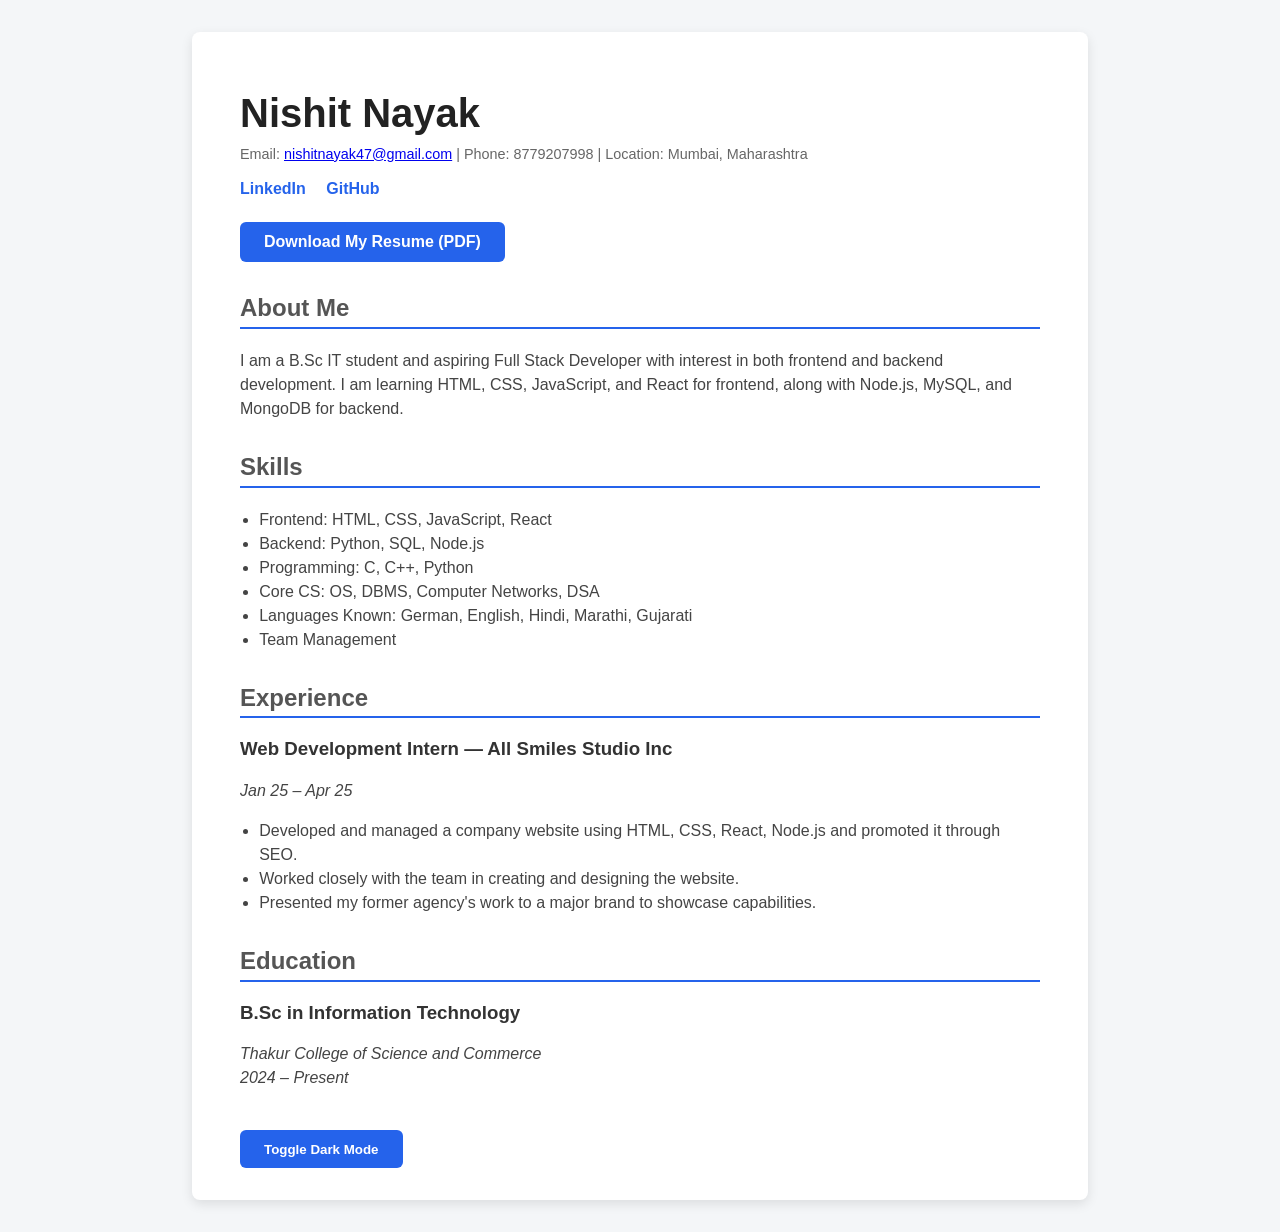
==== index.html @ d82d5296 "yea" ====
<!DOCTYPE html>
<html lang="en">
<head>
  <meta charset="UTF-8" />
  <meta name="viewport" content="width=device-width, initial-scale=1" />
  <title>Nishit Nayak - Resume</title>
  <link rel="stylesheet" href="style.css" />
</head>
<body>
  <div class="container">
    <h1>Nishit Nayak</h1>
    <p class="contact-info">
      Email: <a href="mailto:nishitnayak47@gmail.com">nishitnayak47@gmail.com</a> |
      Phone: 8779207998 | Location: Mumbai, Maharashtra
    </p>

    <div class="social-links">
      <a href="https://www.linkedin.com/in/nishit-nayak-870640302/" target="_blank">LinkedIn</a>
      <a href="https://github.com/Nishitnayak4" target="_blank">GitHub</a>
    </div>

    <a href="resume.pdf" class="button" target="_blank" download>Download My Resume (PDF)</a>

    <h2>About Me</h2>
    <p>
      I am a B.Sc IT student and aspiring Full Stack Developer with interest in both
      frontend and backend development. I am learning HTML, CSS, JavaScript, and React
      for frontend, along with Node.js, MySQL, and MongoDB for backend.
    </p>

    <h2>Skills</h2>
    <ul>
      <li>Frontend: HTML, CSS, JavaScript, React</li>
      <li>Backend: Python, SQL, Node.js</li>
      <li>Programming: C, C++, Python</li>
      <li>Core CS: OS, DBMS, Computer Networks, DSA</li>
      <li>Languages Known: German, English, Hindi, Marathi, Gujarati</li>
      <li>Team Management</li>
    </ul>

    <h2>Experience</h2>
    <h3>Web Development Intern — All Smiles Studio Inc</h3>
    <p><em>Jan 25 – Apr 25</em></p>
    <ul>
      <li>Developed and managed a company website using HTML, CSS, React, Node.js and promoted it through SEO.</li>
      <li>Worked closely with the team in creating and designing the website.</li>
      <li>Presented my former agency's work to a major brand to showcase capabilities.</li>
    </ul>

    <h2>Education</h2>
    <h3>B.Sc in Information Technology</h3>
    <p><em>Thakur College of Science and Commerce</em><br><em>2024 – Present</em></p>

    <button id="darkModeToggle" class="button">Toggle Dark Mode</button>
  </div>

  <script src="script.js"></script>
</body>
</html>
---- style.css ----
body {
  font-family: 'Segoe UI', Tahoma, Geneva, Verdana, sans-serif;
  background: #f4f6f8;
  color: #333;
  margin: 0;
  padding: 0 1rem;
  transition: background 0.3s, color 0.3s;
}

.container {
  max-width: 800px;
  margin: 2rem auto;
  background: white;
  padding: 2rem 3rem;
  box-shadow: 0 4px 12px rgba(0,0,0,0.1);
  border-radius: 8px;
  transition: background 0.3s;
}

h1 {
  margin-bottom: 0.2rem;
  font-size: 2.5rem;
  color: #222;
}

h2 {
  margin-top: 2rem;
  color: #555;
  border-bottom: 2px solid #2563eb;
  padding-bottom: 0.3rem;
}

p, li {
  line-height: 1.5;
  font-size: 1rem;
  color: #444;
}

ul {
  padding-left: 1.2rem;
}

a.button, button.button {
  display: inline-block;
  margin-top: 1.5rem;
  padding: 0.7rem 1.5rem;
  background-color: #2563eb;
  color: white;
  text-decoration: none;
  font-weight: 600;
  border-radius: 6px;
  border: none;
  cursor: pointer;
  transition: transform 0.2s, background-color 0.3s;
}

a.button:hover, button.button:hover {
  background-color: #1e40af;
  transform: scale(1.05);
}

.contact-info {
  margin-top: 0.5rem;
  font-size: 0.9rem;
  color: #666;
}

.social-links {
  margin-top: 0.5rem;
}

.social-links a {
  margin-right: 1rem;
  text-decoration: none;
  color: #2563eb;
  font-weight: 600;
  transition: color 0.3s ease;
}

.social-links a:hover {
  color: #1e40af;
}

/* 🌙 Dark Mode */
body.dark {
  background: #1a202c;
  color: #f4f4f4;
}

body.dark .container {
  background: #2d3748;
}

body.dark h2 {
  border-bottom-color: #90cdf4;
}

body.dark a.button, 
body.dark button.button {
  background-color: #90cdf4;
  color: #1a202c;
}

body.dark a.button:hover,
body.dark button.button:hover {
  background-color: #63b3ed;
}
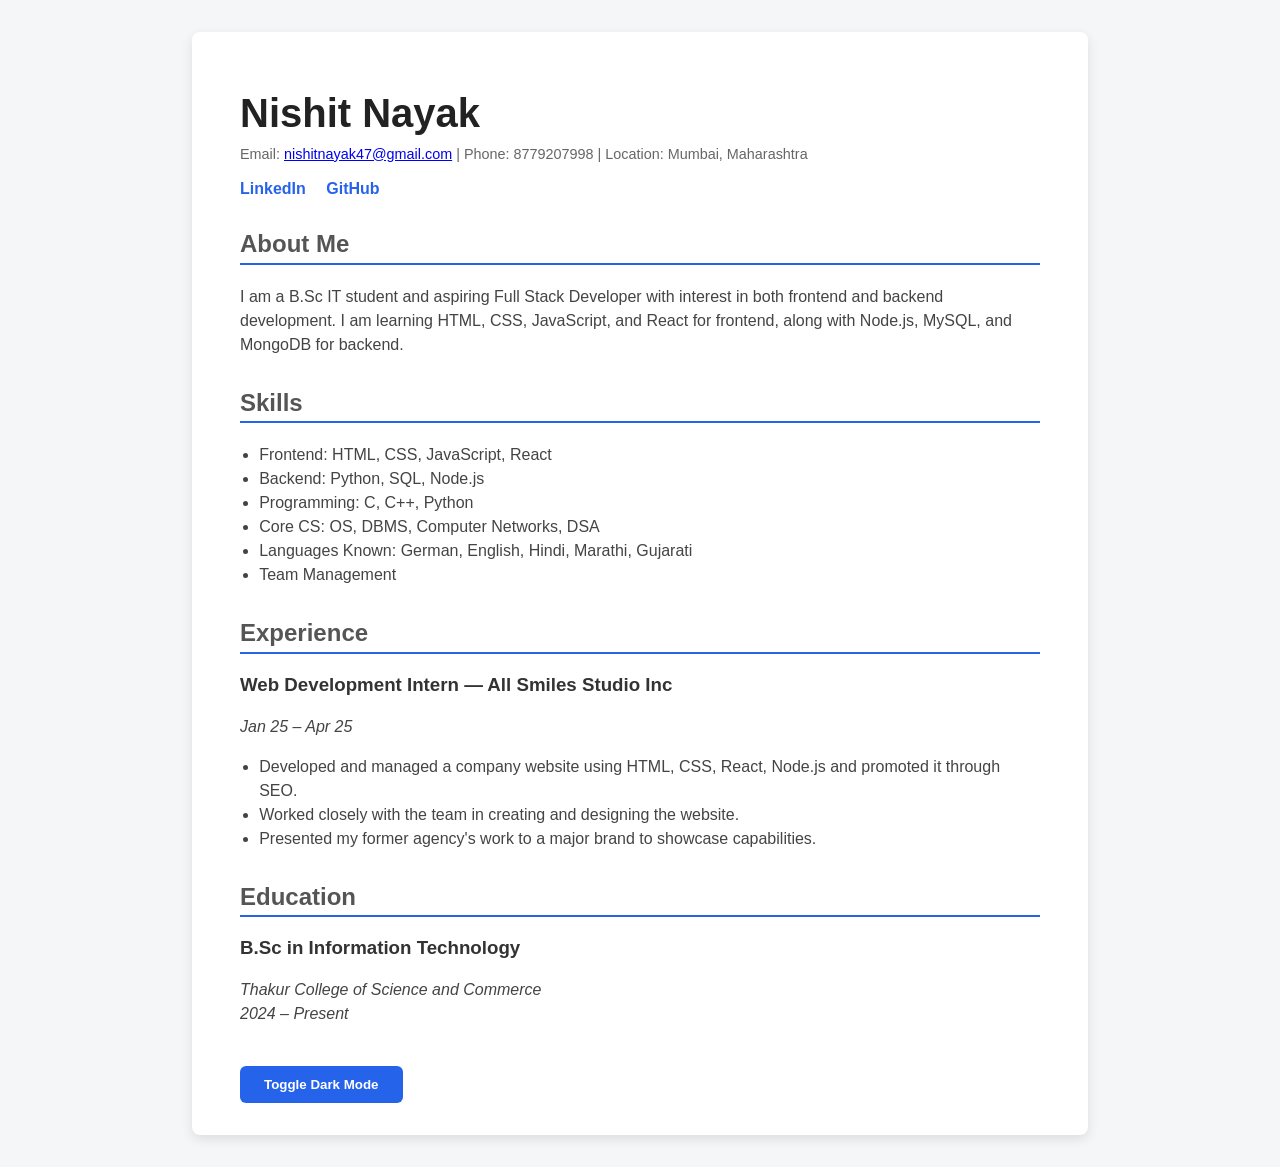
==== commit a4ef9ed5: "Update index.html" ====
--- a/index.html
+++ b/index.html
@@ -19,7 +19,7 @@
       <a href="https://github.com/Nishitnayak4" target="_blank">GitHub</a>
     </div>
 
-    <a href="resume.pdf" class="button" target="_blank" download>Download My Resume (PDF)</a>
+   <!--- <a href="resume.pdf" class="button" target="_blank" download>Download My Resume (PDF)</a> -->
 
     <h2>About Me</h2>
     <p>
@@ -57,3 +57,4 @@
   <script src="script.js"></script>
 </body>
 </html>
+
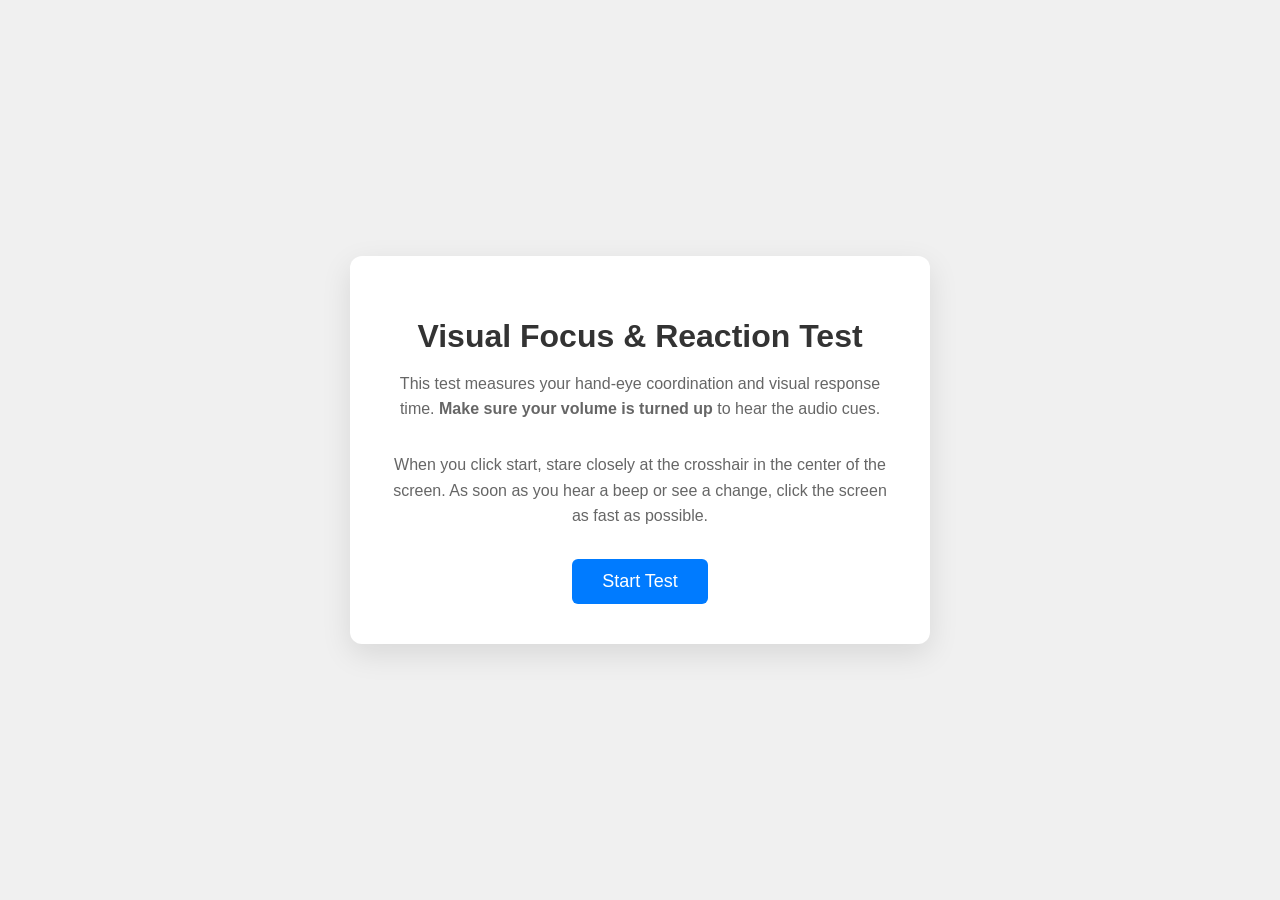
==== commit 6645f47c: "Add files via upload" ====
--- a/index.html
+++ b/index.html
@@ -1,60 +1,191 @@
-<!DOCTYPE html>
-<html lang="en">
-<head>
-  <meta charset="UTF-8" />
-  <meta name="viewport" content="width=device-width, initial-scale=1" />
-  <title>Nishit Nayak - Resume</title>
-  <link rel="stylesheet" href="style.css" />
-</head>
-<body>
-  <div class="container">
-    <h1>Nishit Nayak</h1>
-    <p class="contact-info">
-      Email: <a href="mailto:nishitnayak47@gmail.com">nishitnayak47@gmail.com</a> |
-      Phone: 8779207998 | Location: Mumbai, Maharashtra
-    </p>
-
-    <div class="social-links">
-      <a href="https://www.linkedin.com/in/nishit-nayak-870640302/" target="_blank">LinkedIn</a>
-      <a href="https://github.com/Nishitnayak4" target="_blank">GitHub</a>
-    </div>
-
-   <!--- <a href="resume.pdf" class="button" target="_blank" download>Download My Resume (PDF)</a> -->
-
-    <h2>About Me</h2>
-    <p>
-      I am a B.Sc IT student and aspiring Full Stack Developer with interest in both
-      frontend and backend development. I am learning HTML, CSS, JavaScript, and React
-      for frontend, along with Node.js, MySQL, and MongoDB for backend.
-    </p>
-
-    <h2>Skills</h2>
-    <ul>
-      <li>Frontend: HTML, CSS, JavaScript, React</li>
-      <li>Backend: Python, SQL, Node.js</li>
-      <li>Programming: C, C++, Python</li>
-      <li>Core CS: OS, DBMS, Computer Networks, DSA</li>
-      <li>Languages Known: German, English, Hindi, Marathi, Gujarati</li>
-      <li>Team Management</li>
-    </ul>
-
-    <h2>Experience</h2>
-    <h3>Web Development Intern — All Smiles Studio Inc</h3>
-    <p><em>Jan 25 – Apr 25</em></p>
-    <ul>
-      <li>Developed and managed a company website using HTML, CSS, React, Node.js and promoted it through SEO.</li>
-      <li>Worked closely with the team in creating and designing the website.</li>
-      <li>Presented my former agency's work to a major brand to showcase capabilities.</li>
-    </ul>
-
-    <h2>Education</h2>
-    <h3>B.Sc in Information Technology</h3>
-    <p><em>Thakur College of Science and Commerce</em><br><em>2024 – Present</em></p>
-
-    <button id="darkModeToggle" class="button">Toggle Dark Mode</button>
-  </div>
-
-  <script src="script.js"></script>
-</body>
-</html>
-
+<!DOCTYPE html>
+<html lang="en">
+<head>
+    <meta charset="UTF-8">
+    <meta name="viewport" content="width=device-width, initial-scale=1.0">
+    <title>Visual Focus Test</title>
+    <style>
+        body, html {
+            margin: 0;
+            padding: 0;
+            width: 100%;
+            height: 100%;
+            background-color: #f0f0f0;
+            font-family: 'Segoe UI', Tahoma, Geneva, Verdana, sans-serif;
+            display: flex;
+            justify-content: center;
+            align-items: center;
+            overflow: hidden;
+            transition: background-color 1s ease;
+        }
+
+        #intro {
+            text-align: center;
+            background: white;
+            padding: 40px;
+            border-radius: 12px;
+            box-shadow: 0 10px 30px rgba(0,0,0,0.1);
+            max-width: 500px;
+        }
+
+        h1 {
+            color: #333;
+            margin-bottom: 15px;
+        }
+
+        p {
+            color: #666;
+            margin-bottom: 30px;
+            line-height: 1.6;
+        }
+
+        button {
+            background-color: #007bff;
+            color: white;
+            border: none;
+            padding: 12px 30px;
+            font-size: 18px;
+            border-radius: 6px;
+            cursor: pointer;
+            transition: background-color 0.3s;
+        }
+
+        button:hover {
+            background-color: #0056b3;
+        }
+
+        #test-area {
+            display: none;
+            position: absolute;
+            top: 0;
+            left: 0;
+            width: 100%;
+            height: 100%;
+            background-color: #ffffff;
+            cursor: crosshair;
+            transition: background-color 3s ease;
+        }
+
+        .crosshair {
+            position: absolute;
+            top: 50%;
+            left: 50%;
+            transform: translate(-50%, -50%);
+            width: 40px;
+            height: 40px;
+        }
+
+        .crosshair::before, .crosshair::after {
+            content: '';
+            position: absolute;
+            background-color: #333;
+        }
+
+        .crosshair::before {
+            top: 19px;
+            left: 0;
+            width: 40px;
+            height: 2px;
+        }
+
+        .crosshair::after {
+            top: 0;
+            left: 19px;
+            width: 2px;
+            height: 40px;
+        }
+
+        #jumpscare-container {
+            display: none;
+            position: fixed;
+            top: 0;
+            left: 0;
+            width: 100%;
+            height: 100%;
+            background-color: black;
+            z-index: 9999;
+        }
+
+        video {
+            width: 100%;
+            height: 100%;
+            object-fit: cover;
+        }
+    </style>
+</head>
+<body>
+
+    <div id="intro">
+        <h1>Visual Focus & Reaction Test</h1>
+        <p>This test measures your hand-eye coordination and visual response time. <strong>Make sure your volume is turned up</strong> to hear the audio cues.</p>
+        <p>When you click start, stare closely at the crosshair in the center of the screen. As soon as you hear a beep or see a change, click the screen as fast as possible.</p>
+        <button id="start-btn">Start Test</button>
+    </div>
+
+    <div id="test-area">
+        <div class="crosshair"></div>
+    </div>
+
+    <div id="jumpscare-container">
+        <video id="scare-video" src="video.mp4" preload="auto"></video>
+    </div>
+
+    <script>
+        const startBtn = document.getElementById('start-btn');
+        const intro = document.getElementById('intro');
+        const testArea = document.getElementById('test-area');
+        const jumpscareContainer = document.getElementById('jumpscare-container');
+        const scareVideo = document.getElementById('scare-video');
+
+        startBtn.addEventListener('click', async () => {
+            // Attempt to go fullscreen for maximum effect
+            try {
+                if (document.documentElement.requestFullscreen) {
+                    await document.documentElement.requestFullscreen();
+                }
+            } catch (e) {
+                console.log("Fullscreen not supported or blocked.");
+            }
+
+            intro.style.display = 'none';
+            testArea.style.display = 'block';
+
+            // Make the background dim slowly to make them focus more
+            setTimeout(() => {
+                testArea.style.backgroundColor = '#cccccc';
+            }, 1000);
+            
+            setTimeout(() => {
+                testArea.style.backgroundColor = '#999999';
+            }, 2500);
+
+            setTimeout(() => {
+                testArea.style.backgroundColor = '#444444';
+            }, 4000);
+
+            // Trigger jumpscare after 5 seconds
+            setTimeout(() => {
+                triggerJumpscare();
+            }, 5000);
+        });
+
+        function triggerJumpscare() {
+            testArea.style.display = 'none';
+            jumpscareContainer.style.display = 'block';
+            
+            // Play the video loudly
+            scareVideo.volume = 1.0;
+            scareVideo.play().catch(e => console.error("Error playing video:", e));
+            
+            // Prevent exiting easily by re-requesting fullscreen if possible
+            scareVideo.addEventListener('ended', () => {
+                // Return to normal or just stay black
+                jumpscareContainer.innerHTML = '<h1 style="color:red; text-align:center; margin-top:20%; font-family:sans-serif;">Test Complete.</h1>';
+                if (document.exitFullscreen) {
+                    document.exitFullscreen();
+                }
+            });
+        }
+    </script>
+</body>
+</html>
